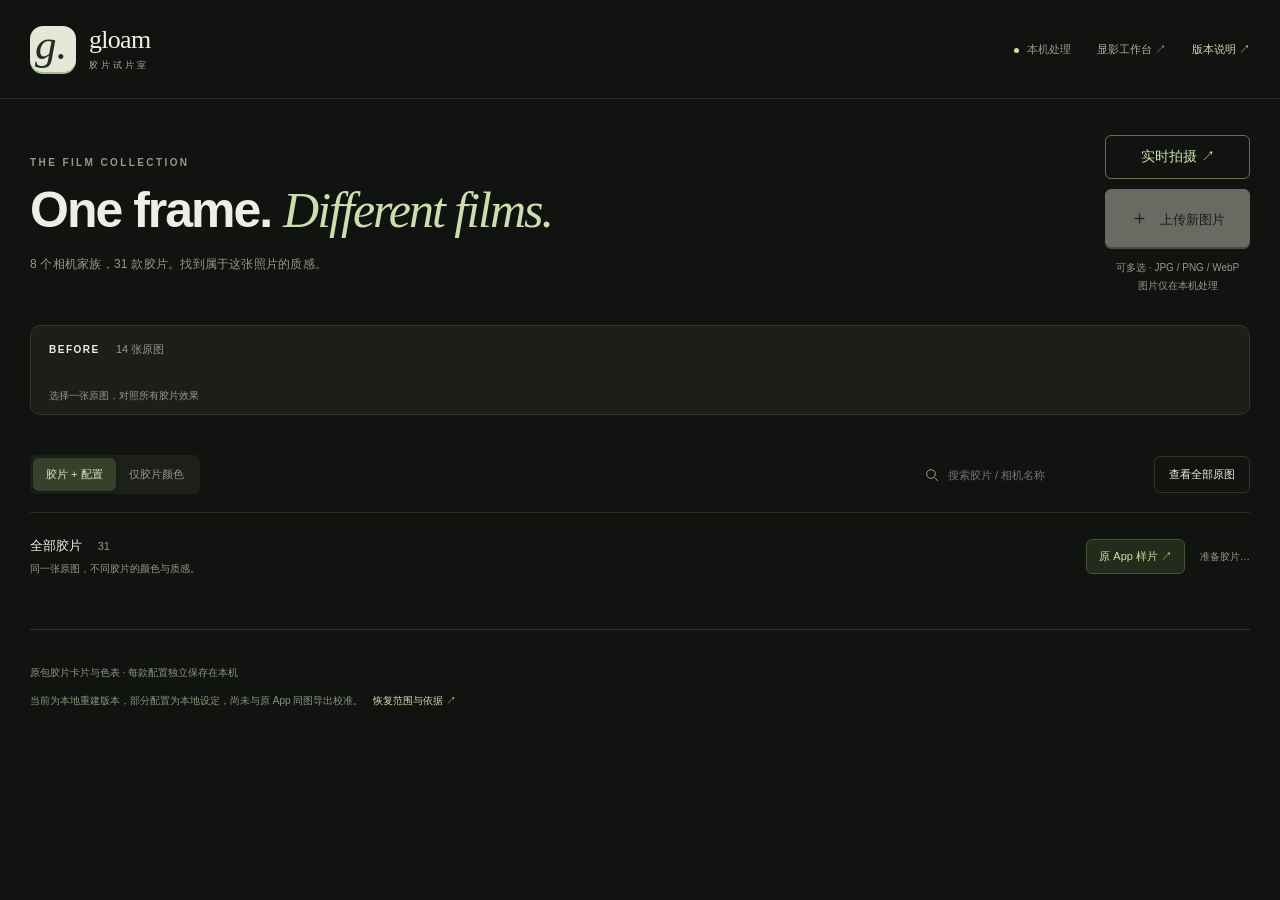
==== index.html @ f0f880ce "Deploy Gloam film lab and live camera prototype" ====
<!doctype html>
<html lang="zh-CN">
<head><meta charset="utf-8"><meta name="viewport" content="width=device-width,initial-scale=1"><meta name="description" content="用同一张照片探索 Gloam 的 8 个相机家族与 31 款胶片，查看原版卡片，独立调整与保存每款配置。"><title>Gloam · 胶片试片室</title><link rel="icon" href="studio/homepage/favicon.svg" type="image/svg+xml"><link rel="stylesheet" href="studio/homepage/home.css"><link rel="stylesheet" href="studio/sample-gallery.css"></head>
<body>
<a class="skip" href="#film-grid">跳到胶片</a>
<header class="masthead"><a class="brand" href="index.html" aria-label="Gloam 胶片试片室首页"><span class="brand-mark">g.</span><span class="brand-name">gloam<small>胶片试片室</small></span></a><nav><span class="local">本机处理</span><a href="editor.html">显影工作台 ↗</a><a href="about.html" target="_blank" rel="noopener">版本说明 ↗</a></nav></header>
<main>
<section class="intro"><div><p class="eyebrow">THE FILM COLLECTION</p><h1>One frame. <em>Different films.</em></h1><p class="intro-copy">8 个相机家族，31 款胶片。找到属于这张照片的质感。</p></div><div class="intro-side"><a class="camera-entry" href="camera.html">实时拍摄 ↗</a><button class="primary" id="upload-trigger" disabled><span aria-hidden="true">＋</span> 上传新图片</button><small>可多选 · JPG / PNG / WebP<br>图片仅在本机处理</small><input id="upload" type="file" accept="image/jpeg,image/png,image/webp" multiple hidden></div></section>
<section class="source-panel" aria-label="选择原图"><div class="section-top"><h2>BEFORE <span id="source-count">14 张原图</span></h2><span id="source-name"></span></div><div id="sources" class="sources"></div><div class="source-bottom"><span>选择一张原图，对照所有胶片效果</span><span id="upload-status" role="status"></span></div></section>
<nav id="camera-families" class="families" aria-label="选择相机家族"></nav>
<div class="toolbar"><div class="segmented" aria-label="效果模式"><button id="recipe-mode" aria-pressed="true">胶片 + 配置</button><button id="color-mode" aria-pressed="false">仅胶片颜色</button></div><div class="toolbar-right"><label class="search"><svg viewBox="0 0 24 24" fill="none" stroke="currentColor" stroke-width="1.5" aria-hidden="true"><circle cx="10.5" cy="10.5" r="6.5"/><path d="m16 16 5 5"/></svg><input id="film-search" type="search" placeholder="搜索胶片 / 相机名称" aria-label="搜索胶片或相机名称"></label><button id="show-before" aria-pressed="false">查看全部原图</button></div></div>
<div class="results-line"><div><h2 id="results-title">全部胶片 <span>31</span></h2><p id="family-caption">同一张原图，不同胶片的颜色与质感。</p></div><div class="results-actions"><button id="open-samples" class="home-samples">原 App 样片 ↗</button><span id="progress" role="status">准备胶片…</span></div></div>
<div id="home-error" role="alert" hidden></div><section id="film-grid" class="film-grid" aria-label="胶片效果与配置卡片"></section><div id="empty" hidden><p>没有找到这款胶片</p><button id="clear-search">清除搜索与筛选</button></div>
<footer><p>原包胶片卡片与色表 · 每款配置独立保存在本机</p><p>当前为本地重建版本，部分配置为本地设定，尚未与原 App 同图导出校准。<a href="about.html" target="_blank" rel="noopener">恢复范围与依据 ↗</a></p></footer>
</main>
<dialog id="film-detail" aria-label="胶片显影详情"><div class="detail-heading"><span id="detail-label">胶片显影</span><span class="detail-hint">每款胶片单独记住你的调整</span><button id="close-detail" aria-label="关闭胶片详情">✕</button></div><iframe id="editor-frame" title="Gloam 胶片显影工作台"></iframe></dialog>
<div id="drop-overlay" hidden>松开，加入这批原图<span>全部胶片将应用到你选择的照片</span></div>
<script type="module" src="studio/homepage/home.mjs"></script>
</body></html>
---- studio/homepage/home.css ----
:root{color-scheme:dark;--bg:#111310;--panel:#1b1e19;--line:#30352b;--ink:#eeeee6;--muted:#93998b;--accent:#cedcaf;font-family:-apple-system,BlinkMacSystemFont,"PingFang SC",sans-serif;color:var(--ink);background:var(--bg);font-synthesis:none}*{box-sizing:border-box}body{margin:0}button,input{font:inherit}button,a,input,summary{-webkit-tap-highlight-color:transparent}button{cursor:pointer;color:inherit;background:none;border:1px solid var(--line);border-radius:6px;padding:10px 14px;font-size:12px;transition:background .18s,border-color .18s,transform .18s}button:hover{background:#292e23;border-color:#64704f}button:active{transform:translateY(1px)}button:disabled{opacity:.4;cursor:default}a{color:inherit;text-decoration:none}a:hover{color:var(--accent)}button:focus-visible,a:focus-visible,input:focus-visible,summary:focus-visible{outline:2px solid var(--accent);outline-offset:4px}[hidden]{display:none!important}.skip{position:fixed;top:-80px;left:20px;background:var(--accent);color:#20251a;padding:15px;z-index:10}.skip:focus{top:10px}.masthead{height:99px;padding:0 max(30px,calc((100vw - 1392px)/2));display:flex;justify-content:space-between;align-items:center;border-bottom:1px solid #282c25}.brand{display:flex;align-items:center;gap:13px}.brand-mark{display:grid;place-items:center;width:46px;height:46px;background:#e5e8d9;color:#272c21;font:italic 43px/.9 Georgia,serif;border-radius:13px;padding:0 4px 7px 0;box-shadow:0 2px 0 #a9bb8a}.brand-name{font:26px/1 Georgia,serif;letter-spacing:-.7px}.brand-name small{display:block;font:9px/1.4 system-ui;letter-spacing:3px;color:#a4ae96;margin-top:6px}.masthead nav{display:flex;gap:26px;align-items:center;font-size:11px;color:#a8b199}.masthead nav a:last-child{color:var(--accent)}.local{color:var(--muted)}.local:before{content:'';display:inline-block;width:5px;height:5px;background:var(--accent);border-radius:50%;margin-right:8px}main{max-width:1452px;margin:auto;padding:0 30px}.intro{display:flex;justify-content:space-between;align-items:center;gap:24px;padding:36px 0 30px}.eyebrow{font-size:10px;letter-spacing:2.4px;color:var(--muted);font-weight:600;margin:0 0 14px}h1{font-size:clamp(30px,4vw,50px);letter-spacing:-2px;line-height:1.12;margin:0;font-weight:620;text-wrap:balance}h1 em{font-family:Georgia,"Times New Roman",serif;font-weight:400;color:var(--accent);letter-spacing:-2px}.intro-copy{color:var(--muted);font-size:12px;margin:18px 0 0;letter-spacing:.02em}.intro-side{text-align:center;flex-shrink:0}.primary{background:#eeeede;color:#262c20;border-color:#eeeede;padding:15px 24px;font-size:13px;box-shadow:0 2px 0 #91a66d}.primary:hover{background:var(--accent);color:#1f2519}.primary span{font-size:19px;margin-right:7px}.intro-side small{display:block;font-size:10px;line-height:1.8;color:var(--muted);margin-top:12px}.source-panel{background:var(--panel);border:1px solid var(--line);border-radius:10px;padding:16px 18px 10px}.section-top{display:flex;align-items:center;justify-content:space-between;gap:18px}h2{font-size:13px;font-weight:600;margin:0}h2 span{font-size:11px;font-weight:400;color:var(--muted);margin-left:12px}.section-top h2{font-size:10px;letter-spacing:1.5px;flex-shrink:0}.section-top h2 span{letter-spacing:0}#source-name{font-size:10px;color:var(--muted);white-space:nowrap;overflow:hidden;text-overflow:ellipsis;max-width:60%}.sources{display:flex;gap:12px;padding:16px 7px 12px;overflow:auto;scrollbar-width:thin;scrollbar-color:#46513c transparent}.source{position:relative;flex:0 0 62px;height:78px;padding:0;border:0;border-radius:5px;background:#24291f}.source img{display:block;width:100%;height:100%;object-fit:cover;border-radius:4px;opacity:.8}.source[aria-pressed=true]{outline:2px solid var(--accent);outline-offset:3px}.source[aria-pressed=true] img,.source:hover img{opacity:1}.source span{position:absolute;top:4px;left:5px;color:#fff;font:10px ui-monospace,monospace;text-shadow:0 1px 5px #000}.source[aria-pressed=true]:after{content:'✓';position:absolute;right:4px;bottom:4px;background:var(--accent);color:#25331d;border-radius:50%;font:9px/14px system-ui;width:14px;text-align:center}.source-bottom{display:flex;justify-content:space-between;gap:16px;font-size:10px;color:var(--muted);margin-top:3px;line-height:1.6}.families{display:flex;gap:8px;overflow:auto;padding:22px 2px 18px;scrollbar-width:thin;scrollbar-color:#46513c transparent}.families button{display:flex;align-items:center;justify-content:center;gap:8px;white-space:nowrap;padding:8px 12px;min-height:44px;flex:1;font-size:11px;background:#171a15;border-color:#2d3427}.families img{width:28px;height:28px;object-fit:contain}.families small{font:10px ui-monospace,monospace;color:#828f74}.families button[aria-pressed=true]{background:#2e3824;border-color:#819761;color:#e3ebd5}.families button[aria-pressed=true] small{color:#b5c994}.toolbar{display:flex;align-items:center;justify-content:space-between;gap:16px;padding:0 0 18px;border-bottom:1px solid #292f24}.segmented{display:flex;background:#1c2019;padding:3px;border-radius:6px;flex-shrink:0}.segmented button{border:0;color:var(--muted);font-size:11px;padding:9px 13px}.segmented button[aria-pressed=true]{background:#35412a;color:#e0e9cf;box-shadow:0 1px 4px #0003}.toolbar-right{display:flex;gap:16px;align-items:center}.search{display:flex;gap:8px;align-items:center}.search svg{width:16px;height:16px;color:#969f8c}.search input{width:190px;max-width:100%;border:0;background:transparent;color:var(--ink);font-size:11px;padding:9px 0;outline-offset:2px}#show-before{font-size:11px;white-space:nowrap}#show-before[aria-pressed=true]{background:#35412a;color:#e0e9cf}.results-line{display:flex;justify-content:space-between;align-items:center;padding:24px 0 17px;gap:15px}#family-caption{font-size:10px;color:var(--muted);margin:7px 0 0}#progress{font-size:10px;color:var(--muted);text-align:right}.film-grid{display:grid;grid-template-columns:repeat(4,minmax(0,1fr));gap:30px 18px}.film-card{min-width:0}.film-preview{display:block;position:relative;width:100%;aspect-ratio:4/5;overflow:hidden;padding:0;border:1px solid #363e2e;background:#20261b;border-radius:7px}.film-preview img{width:100%;height:100%;object-fit:cover;display:block;transition:opacity .2s}.film-preview:not([data-ready=true]) .effect-image{opacity:.35;filter:grayscale(.5)}.film-preview[data-ready=true] .before-image{position:absolute;inset:0;opacity:0}.show-before .film-preview[data-ready=true] .before-image{opacity:1}.film-preview:hover{border-color:#b3c393}.film-number,.preview-badge{position:absolute;top:10px;font:10px ui-monospace,monospace;border-radius:3px;background:#151b10b3;padding:5px 7px;color:#eef2e6}.film-number{left:10px}.preview-badge{right:10px;font-family:inherit;font-size:9px}.preview-action{position:absolute;bottom:0;left:0;right:0;padding:28px 14px 14px;background:linear-gradient(transparent,#11190cdc);color:#f2f5e8;display:flex;justify-content:space-between;align-items:center;font-size:11px;opacity:0;transform:translateY(4px);transition:opacity .2s,transform .2s}.film-preview:hover .preview-action,.film-preview:focus-visible .preview-action{opacity:1;transform:none}.film-identity{display:flex;align-items:center;justify-content:space-between;gap:12px;padding:14px 0 10px}.film-family{font-size:9px;letter-spacing:1.5px;color:#9ead8e;display:block;margin-bottom:6px}.film-identity h3{font-size:16px;font-weight:550;letter-spacing:-.3px;margin:0;line-height:1.25}.artwork-button{border:0;background:#22271e;padding:0;width:70px;flex-shrink:0;height:53px;border-radius:4px;overflow:hidden}.artwork-button img{width:100%;height:100%;display:block;object-fit:contain}.config-card{width:100%;text-align:left;background:#1b2117;border:1px solid #303a28;border-radius:6px;padding:11px 12px}.config-top{display:flex;align-items:center;justify-content:space-between;margin-bottom:9px;font-size:10px;color:#b6c5a4}.config-top span:last-child{color:#7f9569}.config-values{display:flex;flex-wrap:wrap;gap:5px 12px;font-size:10px;color:#949f89;line-height:1.6}.config-values b{font:10px ui-monospace,monospace;font-weight:400;color:#c2cfb1;margin-left:4px}.card-origin{font-size:9px;color:#77846b;margin:8px 0 0;display:flex;justify-content:space-between;gap:5px}footer{border-top:1px solid var(--line);margin-top:36px;padding:24px 0 35px;color:#8a9680;font-size:10px;line-height:1.8}footer a{color:var(--accent);margin-left:10px}#empty{text-align:center;padding:70px 0;color:var(--muted);font-size:14px}#home-error{padding:16px;background:#3b2920;color:#f0c6a7;border:1px solid #77513a;margin-bottom:20px;font-size:12px}#film-detail{width:min(1440px,96vw);height:94dvh;max-width:none;max-height:100dvh;padding:0;border:1px solid #4d5b3c;border-radius:12px;background:#171c13;color:var(--ink);overflow:hidden;box-shadow:0 20px 100px #0009}#film-detail::backdrop{background:#060904bf;backdrop-filter:blur(5px)}.detail-heading{height:50px;display:flex;align-items:center;gap:20px;padding:0 18px;border-bottom:1px solid var(--line);font-size:12px}.detail-hint{flex:1;font-size:10px;color:var(--muted)}#close-detail{margin-left:auto;padding:5px 10px;font-size:18px;border:0}#editor-frame{display:block;width:100%;height:calc(100% - 50px);border:0;background:#171a16}body.detail-open{overflow:hidden}#drop-overlay{position:fixed;z-index:30;inset:18px;border:2px dashed var(--accent);background:#1b2319ed;display:flex;justify-content:center;align-items:center;flex-direction:column;font-size:26px;pointer-events:none;border-radius:12px}#drop-overlay span{font-size:13px;color:var(--muted);margin-top:15px}
@media(min-width:1650px){.film-grid{gap:34px 22px}.source{flex-basis:74px;height:86px}.sources{gap:16px}}
@media(max-width:1100px){.families button{padding:7px 9px}.families img{width:22px;height:22px}.families small{display:none}.film-grid{grid-template-columns:repeat(3,minmax(0,1fr))}.intro{padding-top:30px}h1{font-size:42px}.masthead{padding-inline:30px}}
@media(max-width:740px){main{padding:0 18px}.masthead{height:78px;padding:0 20px}.masthead nav{gap:14px}.masthead nav>a:first-of-type{display:none}.brand-mark{width:38px;height:38px;font-size:36px}.brand-name{font-size:23px}.intro{align-items:flex-start;padding:28px 0 24px;gap:15px}h1{font-size:32px;letter-spacing:-1.4px}h1 em{display:block;letter-spacing:-1.2px}.eyebrow{font-size:8px;letter-spacing:1.5px}.intro-copy{font-size:10px;max-width:240px;line-height:1.7;margin-top:12px}.intro-side{padding-top:22px}.primary{font-size:11px;padding:10px 12px}.primary span{font-size:15px;margin-right:2px}.intro-side small{font-size:8px}.source-panel{padding:13px 12px 9px}.source{flex-basis:54px;height:68px}.sources{gap:10px}#source-name{max-width:43%;font-size:9px}.source-bottom{font-size:9px}.families{padding:17px 2px}.families button{min-width:79px;flex:none;gap:5px}.toolbar{align-items:stretch;gap:10px;flex-wrap:wrap}.toolbar-right{flex:1;justify-content:space-between;gap:10px}.search input{width:145px}.segmented button{padding:9px}.film-grid{grid-template-columns:repeat(2,minmax(0,1fr));gap:24px 12px}.film-identity{padding-top:11px;gap:7px}.film-identity h3{font-size:14px}.artwork-button{width:54px;height:41px}.config-card{padding:10px}.config-values{gap:3px 7px;font-size:9px}.config-top{font-size:9px}.card-origin{font-size:8px}.film-number,.preview-badge{top:7px;font-size:8px;padding:4px 5px}.film-number{left:7px}.preview-badge{right:7px}.results-line{padding-top:20px}#family-caption{max-width:210px;line-height:1.6}#progress{max-width:130px;line-height:1.6}#film-detail{width:100vw;height:100dvh;margin:0;border-radius:0;border:0}.detail-hint{display:none}.detail-heading{height:46px}#editor-frame{height:calc(100% - 46px)}footer a{margin-left:0;display:block}}
@media(prefers-reduced-motion:reduce){*,*:before,*:after{transition:none!important;scroll-behavior:auto!important}}

/* Align each camera's visible artwork and both text labels as one centered row. */
.families button{line-height:1;gap:0}
.families .family-content{display:inline-flex;align-items:center;justify-content:center;gap:8px;flex:none;line-height:1}
.families .camera-icon{display:block;flex:0 0 28px;width:28px;height:24px;overflow:hidden}
.families .family-name,.families small{display:flex;align-items:center;justify-content:center;height:24px;line-height:1}
.families small{font-family:inherit;font-size:10px;font-variant-numeric:tabular-nums}
@media(max-width:1100px){.families .family-content{gap:6px}.families .camera-icon{flex-basis:24px;width:24px;height:24px}}
@media(max-width:740px){.families button{min-width:max-content;padding-inline:12px}}



.camera-entry{display:block;text-align:center;padding:12px 20px;border:1px solid #65734e;border-radius:6px;color:var(--accent);margin-bottom:10px;font-size:14px}
---- studio/sample-gallery.css ----
#sample-gallery{box-sizing:border-box;width:min(1100px,calc(100vw - 40px));height:min(860px,calc(100dvh - 40px));max-width:none;max-height:none;padding:0;border:1px solid #465236;border-radius:16px;color:#edf0e5;background:#171d13;box-shadow:0 30px 100px #0008;font:13px/1.5 -apple-system,BlinkMacSystemFont,"Segoe UI",sans-serif;overflow:hidden}#sample-gallery[open]{display:flex;flex-direction:column}#sample-gallery::backdrop{background:#080b08cc;backdrop-filter:blur(5px)}#sample-gallery *{box-sizing:border-box}#sample-gallery [hidden]{display:none!important}#sample-gallery button,#sample-gallery select{font:inherit;color:inherit;border:1px solid #455039;background:#232c1b;border-radius:7px;padding:8px 12px;cursor:pointer}#sample-gallery button:hover{background:#354329}#sample-gallery button:focus-visible,#sample-gallery a:focus-visible{outline:2px solid #d3dfa5;outline-offset:3px}.sample-header{padding:20px 24px;display:flex;align-items:center;justify-content:space-between;border-bottom:1px solid #36422c}.sample-eyebrow{font-size:9px;letter-spacing:2px;color:#afbe9a}.sample-header h2{margin:4px 0 0;font-size:23px;font-weight:550}.sample-close{width:38px;height:38px;padding:0!important}.sample-cameras{display:flex;gap:8px;overflow:auto;padding:18px 24px 10px;flex-shrink:0}.sample-cameras button{white-space:nowrap;display:flex;align-items:center;gap:10px}.sample-cameras button span{font-size:10px;color:#a9b993}.sample-cameras button[aria-pressed=true]{background:#d0dda9!important;color:#192012!important}.sample-cameras button[aria-pressed=true] span{color:#435334}.sample-toolbar{padding:8px 24px;display:flex;align-items:center;justify-content:space-between;gap:12px}.sample-toolbar label{display:flex;gap:12px;align-items:center}.sample-toolbar select{min-width:180px;max-width:65vw}.sample-total{font-size:11px;color:#b7c5a5}.sample-note,.sample-context,.sample-error{margin:0;padding:6px 24px;font-size:11px;color:#afbd9c}.sample-error{color:#f3aa94}.sample-context{color:#dfd1a1}.sample-scroll{overflow:auto;flex:1;min-height:0;padding:14px 24px 24px}.sample-grid{display:grid;grid-template-columns:repeat(4,minmax(0,1fr));gap:18px}#sample-gallery .sample-card{padding:0;border:0;background:none;text-align:left;min-width:0}.sample-card img{display:block;width:100%;height:auto;aspect-ratio:4/5;object-fit:cover;border-radius:8px;background:#0f130d}.sample-card>span{display:flex;justify-content:space-between;align-items:center;padding-top:8px;font-size:12px}.sample-card small{color:#9fad8f;font-size:10px}.sample-viewer{display:flex;flex-direction:column;flex:1;min-height:0;padding:10px 24px 20px}.sample-viewer-tools{display:flex;align-items:center;gap:16px;margin-bottom:12px}.sample-original{margin-left:auto;color:#d1dfa9;text-decoration:none;font-size:11px}.sample-position{font-size:11px;font-variant-numeric:tabular-nums}.sample-image-stage{display:flex;align-items:center;justify-content:center;gap:12px;flex:1;min-height:0;background:#0d110b;border-radius:10px;overflow:hidden}.sample-full{max-width:calc(100% - 108px);max-height:100%;width:auto;height:auto;object-fit:contain;display:block}.sample-prev,.sample-next{padding:4px 10px!important;font-size:28px!important;flex:0 0 36px}.sample-caption{font-size:12px;color:#bdc9ad;margin:12px 0 0;min-height:18px;line-height:1.6}.camera-samples{font-size:10px!important;padding:5px 8px!important;margin-left:auto;white-space:nowrap}.camera-heading span+.camera-samples{margin-left:0}.home-samples{font-size:11px;padding:9px 12px;border:1px solid #455039;border-radius:6px;background:#232c1b;color:#d3dfa5;cursor:pointer}.results-actions{display:flex;align-items:center;gap:15px}
@media(max-width:700px){#sample-gallery{width:calc(100vw - 16px);height:calc(100dvh - 16px);border-radius:10px}.sample-header{padding:15px}.sample-cameras{padding:12px 15px 6px}.sample-toolbar{padding:8px 15px}.sample-note,.sample-context,.sample-error{padding-inline:15px}.sample-scroll{padding:10px 15px 20px}.sample-grid{grid-template-columns:repeat(2,minmax(0,1fr));gap:14px}.sample-viewer{padding:8px 10px 15px}.sample-image-stage{position:relative;gap:0}.sample-full{max-width:100%}.sample-prev,.sample-next{position:absolute;z-index:1;background:#171d13aa!important}.sample-prev{left:5px}.sample-next{right:5px}.sample-viewer-tools{gap:8px}.sample-header h2{font-size:20px}.results-actions{flex-wrap:wrap;gap:8px}.sample-toolbar select{min-width:140px}}

.sample-missing{grid-column:1/-1;border:1px dashed #465236;border-radius:10px;padding:24px;color:#bac6aa}.sample-missing strong{font-size:15px;font-weight:500;color:#e0e8d4}.sample-missing p{max-width:560px;font-size:12px;line-height:1.8;margin:8px 0 16px}.sample-missing p:last-child{margin-bottom:0}
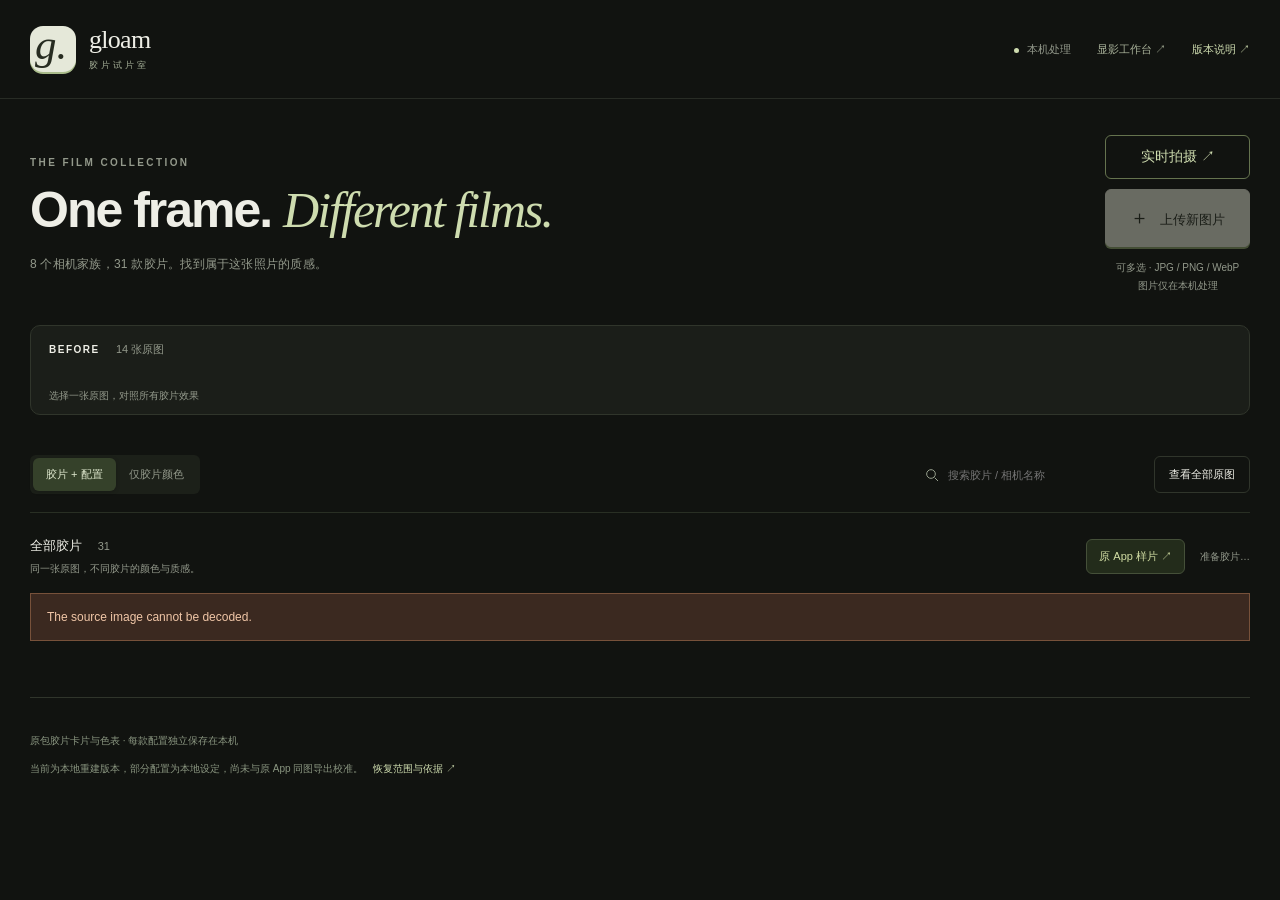
==== commit 7b42724a: "Reduce mobile camera preview to one pass and keep full processing on capture" ====
--- a/index.html
+++ b/index.html
@@ -1,6 +1,6 @@
 <!doctype html>
 <html lang="zh-CN">
-<head><meta charset="utf-8"><meta name="viewport" content="width=device-width,initial-scale=1"><meta name="description" content="用同一张照片探索 Gloam 的 8 个相机家族与 31 款胶片，查看原版卡片，独立调整与保存每款配置。"><title>Gloam · 胶片试片室</title><link rel="icon" href="studio/homepage/favicon.svg" type="image/svg+xml"><link rel="stylesheet" href="studio/homepage/home.css"><link rel="stylesheet" href="studio/sample-gallery.css"></head>
+<head><meta charset="utf-8"><meta name="viewport" content="width=device-width,initial-scale=1"><meta name="description" content="用同一张照片探索 Gloam 的 8 个相机家族与 31 款胶片，查看原版卡片，独立调整与保存每款配置。"><title>Gloam · 胶片试片室</title><link rel="icon" href="studio/homepage/favicon.svg" type="image/svg+xml"><link rel="stylesheet" href="studio/homepage/home.css?v=20260921-live-lite-2"><link rel="stylesheet" href="studio/sample-gallery.css?v=20260921-live-lite-2"></head>
 <body>
 <a class="skip" href="#film-grid">跳到胶片</a>
 <header class="masthead"><a class="brand" href="index.html" aria-label="Gloam 胶片试片室首页"><span class="brand-mark">g.</span><span class="brand-name">gloam<small>胶片试片室</small></span></a><nav><span class="local">本机处理</span><a href="editor.html">显影工作台 ↗</a><a href="about.html" target="_blank" rel="noopener">版本说明 ↗</a></nav></header>
@@ -15,5 +15,5 @@
 </main>
 <dialog id="film-detail" aria-label="胶片显影详情"><div class="detail-heading"><span id="detail-label">胶片显影</span><span class="detail-hint">每款胶片单独记住你的调整</span><button id="close-detail" aria-label="关闭胶片详情">✕</button></div><iframe id="editor-frame" title="Gloam 胶片显影工作台"></iframe></dialog>
 <div id="drop-overlay" hidden>松开，加入这批原图<span>全部胶片将应用到你选择的照片</span></div>
-<script type="module" src="studio/homepage/home.mjs"></script>
+<script type="module" src="studio/homepage/home.mjs?v=20260921-live-lite-2"></script>
 </body></html>
